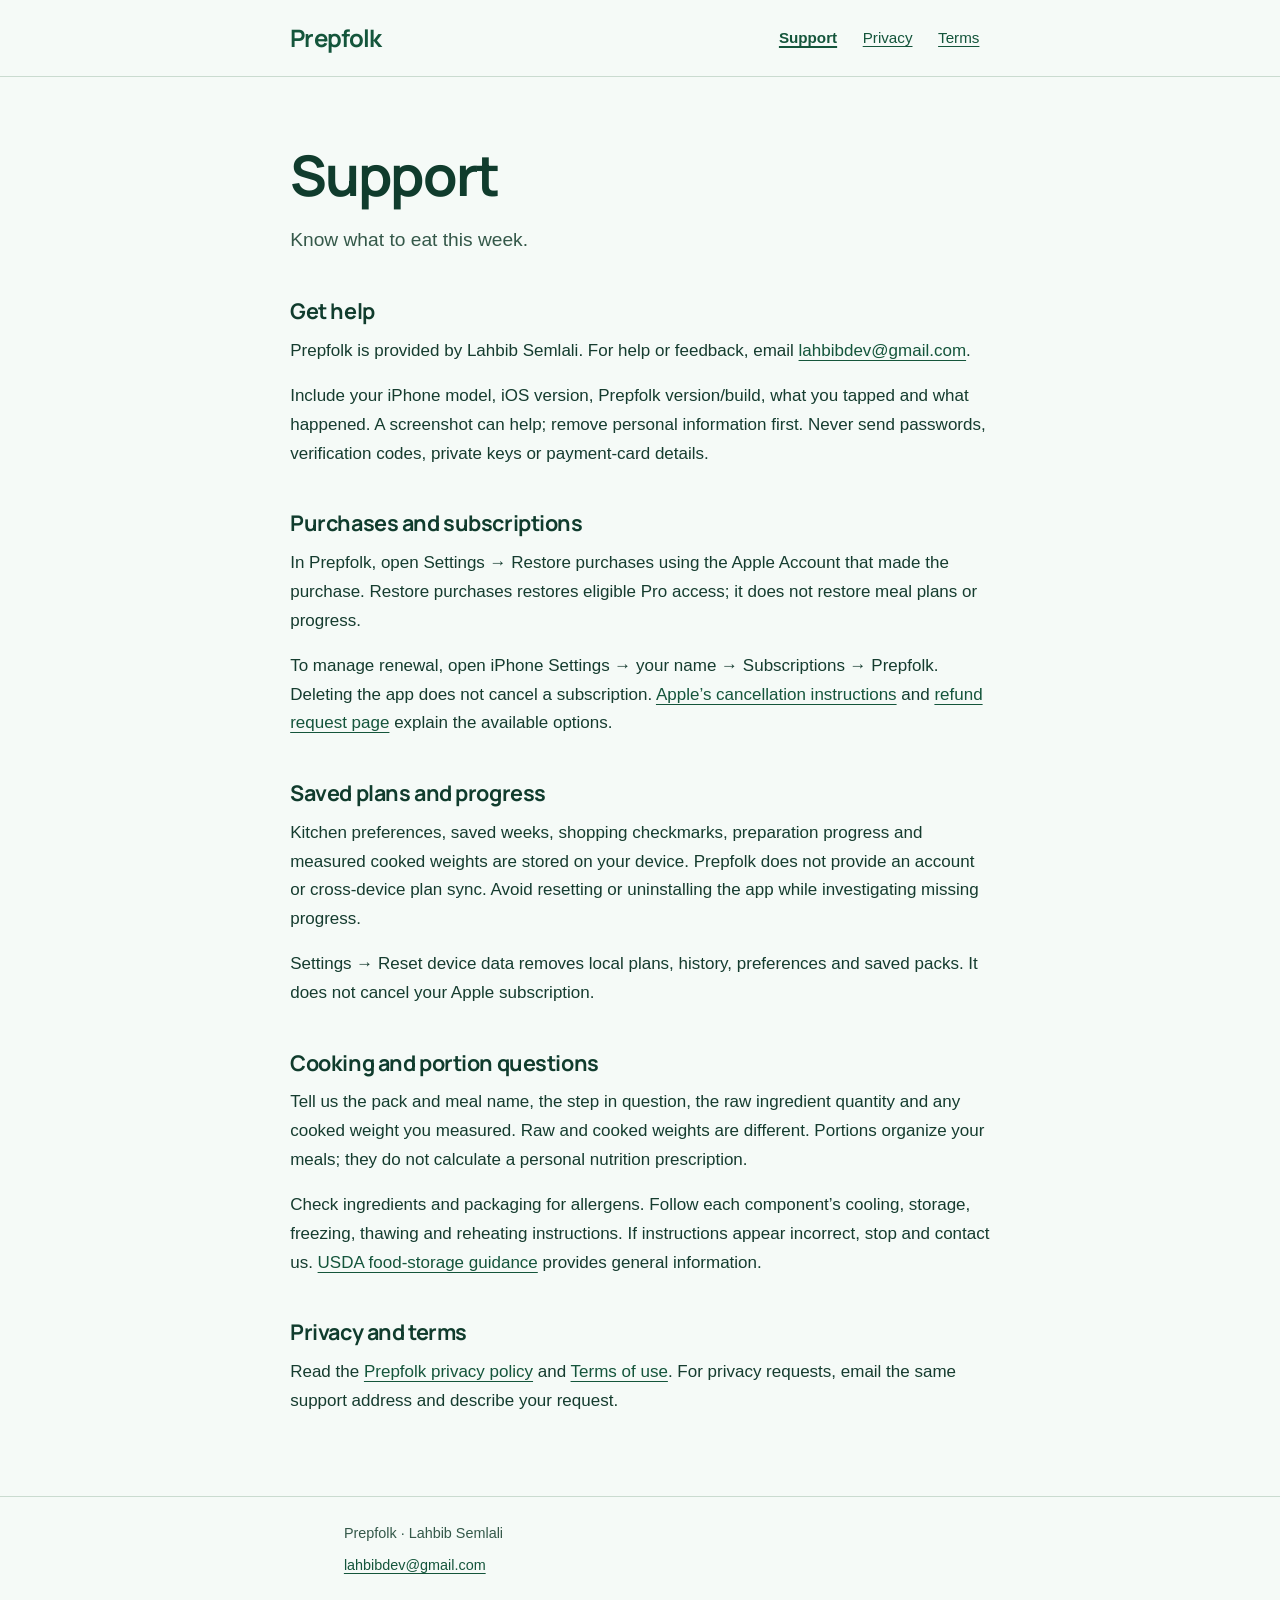
==== index.html @ 7540369c "Publish Prepfolk support privacy and terms pages" ====
<!doctype html>
<html lang="en"><head><meta charset="utf-8"><meta name="viewport" content="width=device-width,initial-scale=1"><meta name="description" content="Know what to eat this week."><meta name="referrer" content="no-referrer"><meta http-equiv="Content-Security-Policy" content="default-src 'none'; style-src 'self'; font-src 'self'; base-uri 'none'; form-action 'none'"><meta name="theme-color" content="#153c2f"><title>Support — Prepfolk</title><link rel="stylesheet" href="./style.css"></head><body><a class="skip" href="#main">Skip to content</a><header><div class="shell"><a class="brand" href="./">Prepfolk</a><nav aria-label="Support pages"><a href="./" aria-current="page">Support</a><a href="./privacy/">Privacy</a><a href="./terms/">Terms</a></nav></div></header><main id="main" class="shell" tabindex="-1"><h1>Support</h1><p class="intro">Know what to eat this week.</p><section aria-labelledby="section-0"><h2 id="section-0">Get help</h2><p>Prepfolk is provided by Lahbib Semlali. For help or feedback, email <a href="mailto:lahbibdev@gmail.com">lahbibdev@gmail.com</a>.</p><p>Include your iPhone model, iOS version, Prepfolk version/build, what you tapped and what happened. A screenshot can help; remove personal information first. Never send passwords, verification codes, private keys or payment-card details.</p></section><section aria-labelledby="section-1"><h2 id="section-1">Purchases and subscriptions</h2><p>In Prepfolk, open Settings → Restore purchases using the Apple Account that made the purchase. Restore purchases restores eligible Pro access; it does not restore meal plans or progress.</p><p>To manage renewal, open iPhone Settings → your name → Subscriptions → Prepfolk. Deleting the app does not cancel a subscription. <a href="https://support.apple.com/en-us/118428">Apple’s cancellation instructions</a> and <a href="https://reportaproblem.apple.com/">refund request page</a> explain the available options.</p></section><section aria-labelledby="section-2"><h2 id="section-2">Saved plans and progress</h2><p>Kitchen preferences, saved weeks, shopping checkmarks, preparation progress and measured cooked weights are stored on your device. Prepfolk does not provide an account or cross-device plan sync. Avoid resetting or uninstalling the app while investigating missing progress.</p><p>Settings → Reset device data removes local plans, history, preferences and saved packs. It does not cancel your Apple subscription.</p></section><section aria-labelledby="section-3"><h2 id="section-3">Cooking and portion questions</h2><p>Tell us the pack and meal name, the step in question, the raw ingredient quantity and any cooked weight you measured. Raw and cooked weights are different. Portions organize your meals; they do not calculate a personal nutrition prescription.</p><p>Check ingredients and packaging for allergens. Follow each component’s cooling, storage, freezing, thawing and reheating instructions. If instructions appear incorrect, stop and contact us. <a href="https://www.fsis.usda.gov/food-safety/safe-food-handling-and-preparation/food-safety-basics/leftovers-and-food-safety">USDA food-storage guidance</a> provides general information.</p></section><section aria-labelledby="section-4"><h2 id="section-4">Privacy and terms</h2><p>Read the <a href="privacy/">Prepfolk privacy policy</a> and <a href="terms/">Terms of use</a>. For privacy requests, email the same support address and describe your request.</p></section></main><footer><div class="shell"><p>Prepfolk · Lahbib Semlali</p><a href="mailto:lahbibdev@gmail.com">lahbibdev@gmail.com</a></div></footer></body></html>
---- style.css ----
@font-face{font-family:Manrope;src:url("fonts/manrope-bold.ttf") format("truetype");font-weight:700;font-display:swap}*{box-sizing:border-box}html{color-scheme:light;scroll-padding-top:1.5rem}body{margin:0;background:#f5faf7;color:#153c2f;font:1.0625rem/1.7 -apple-system,BlinkMacSystemFont,"Segoe UI",sans-serif}a{color:#14553b;text-underline-offset:.22em;overflow-wrap:anywhere}a:hover{text-decoration-thickness:2px}a:focus-visible{outline:3px solid #14553b;outline-offset:4px;border-radius:2px}::selection{background:#d4e947;color:#153c2f}.skip{position:absolute;top:-100px;left:1rem;padding:.7rem 1rem;background:#d4e947;z-index:2}.skip:focus{top:1rem}.shell{width:min(100% - 2.5rem,74ch);margin-inline:auto}header{border-bottom:1px solid #cadbd0}header .shell{display:flex;align-items:center;justify-content:space-between;gap:1rem;flex-wrap:wrap;padding-block:1rem}.brand{font-family:Manrope,sans-serif;font-size:1.5rem;font-weight:700;text-decoration:none;letter-spacing:-.035em}nav{display:flex;gap:.3rem;flex-wrap:wrap}nav a{display:flex;align-items:center;min-height:44px;padding:.4rem .65rem;font-size:.95rem}nav a[aria-current=page]{font-weight:700;text-decoration-thickness:2px}main{padding-block:clamp(2rem,6vw,4rem)}h1,h2{font-family:Manrope,sans-serif;color:#103c2d;line-height:1.2;text-wrap:balance}h1{font-size:clamp(2.2rem,6vw,3.5rem);letter-spacing:-.04em;margin:0 0 1rem}h2{font-size:1.35rem;letter-spacing:-.02em;margin:2.6rem 0 .8rem}p{margin:0 0 1rem}.intro{font-size:1.2rem;color:#345849;margin-bottom:2rem}footer{border-top:1px solid #cadbd0;padding-block:1.5rem;font-size:.9rem;color:#345849}footer p{margin:0}footer a{display:inline-block;min-height:44px;padding-block:.5rem}@media(max-width:420px){header .shell{display:block}nav{margin-top:.5rem;margin-left:-.65rem}.shell{width:calc(100% - 2rem)}}@media print{body{background:white;color:black}header,footer,.skip{display:none}main{padding:0}.shell{width:100%;max-width:none}a{color:inherit}h2{break-after:avoid}}
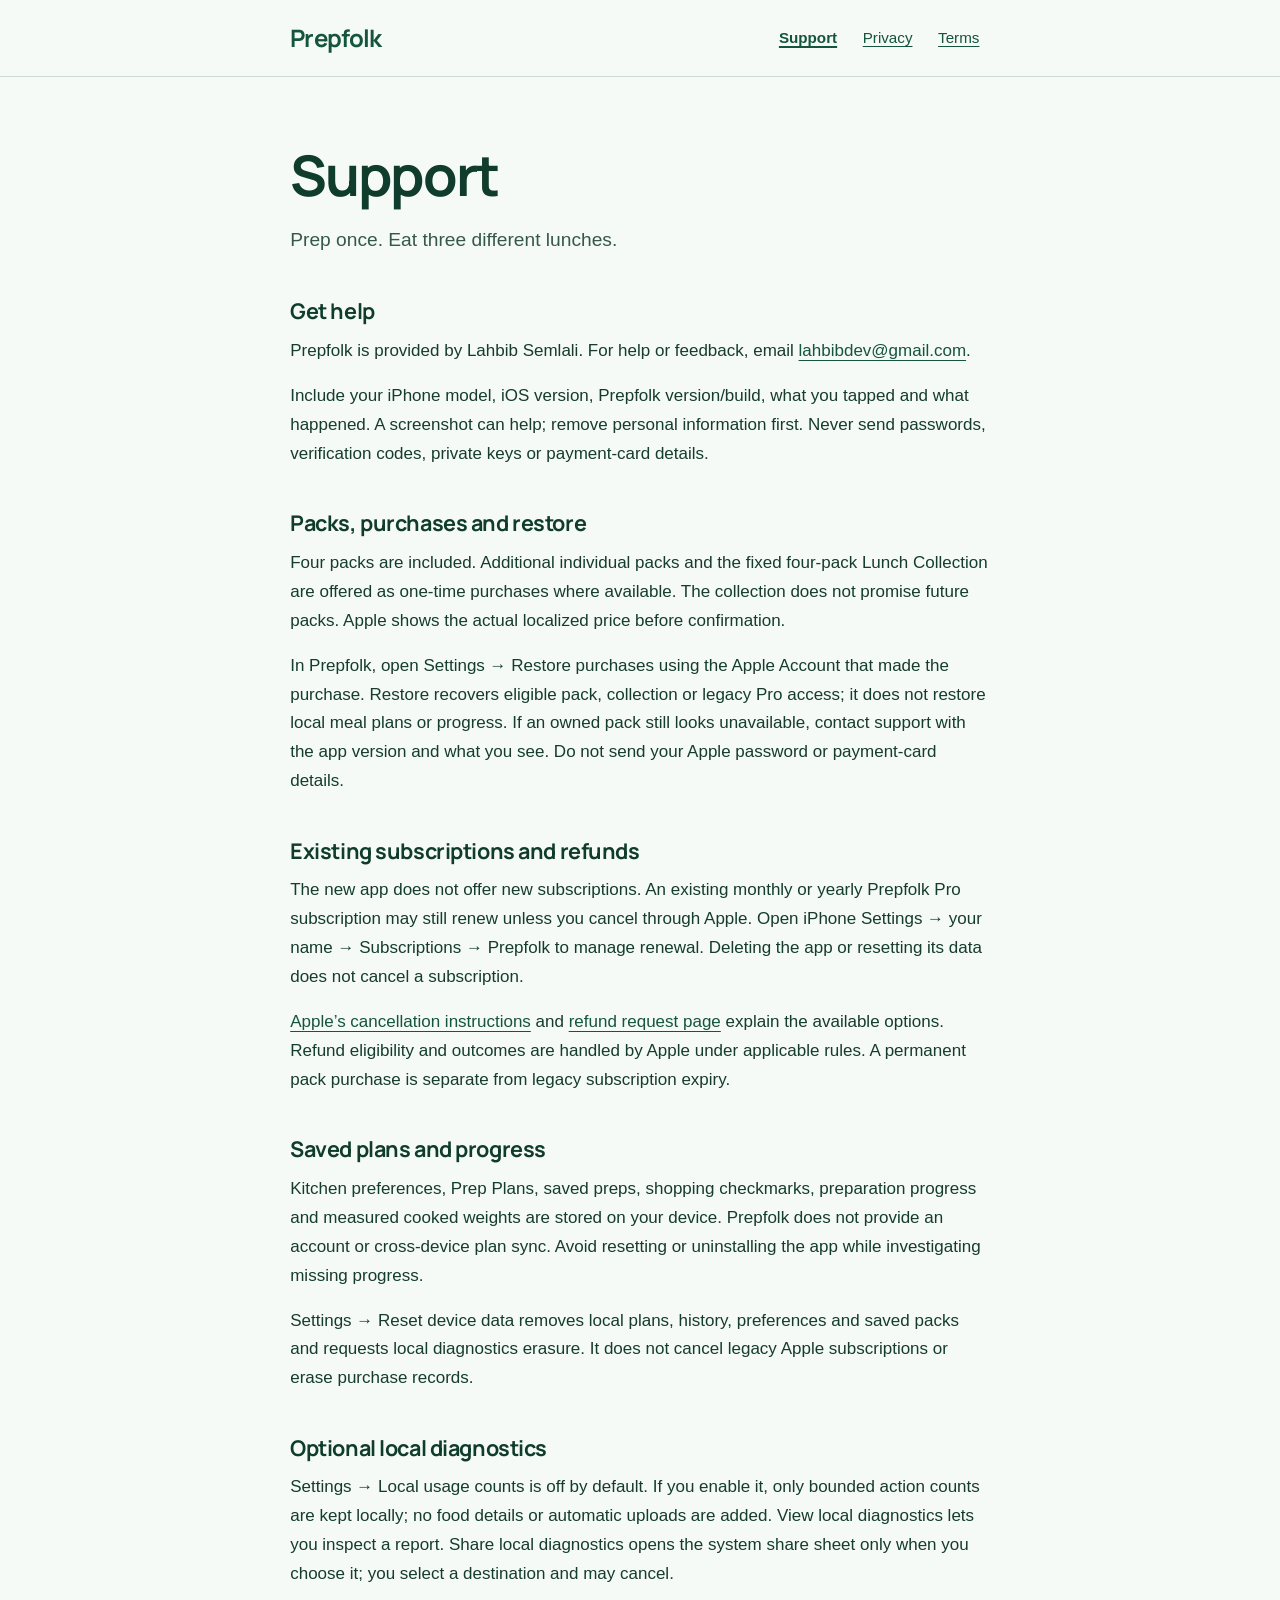
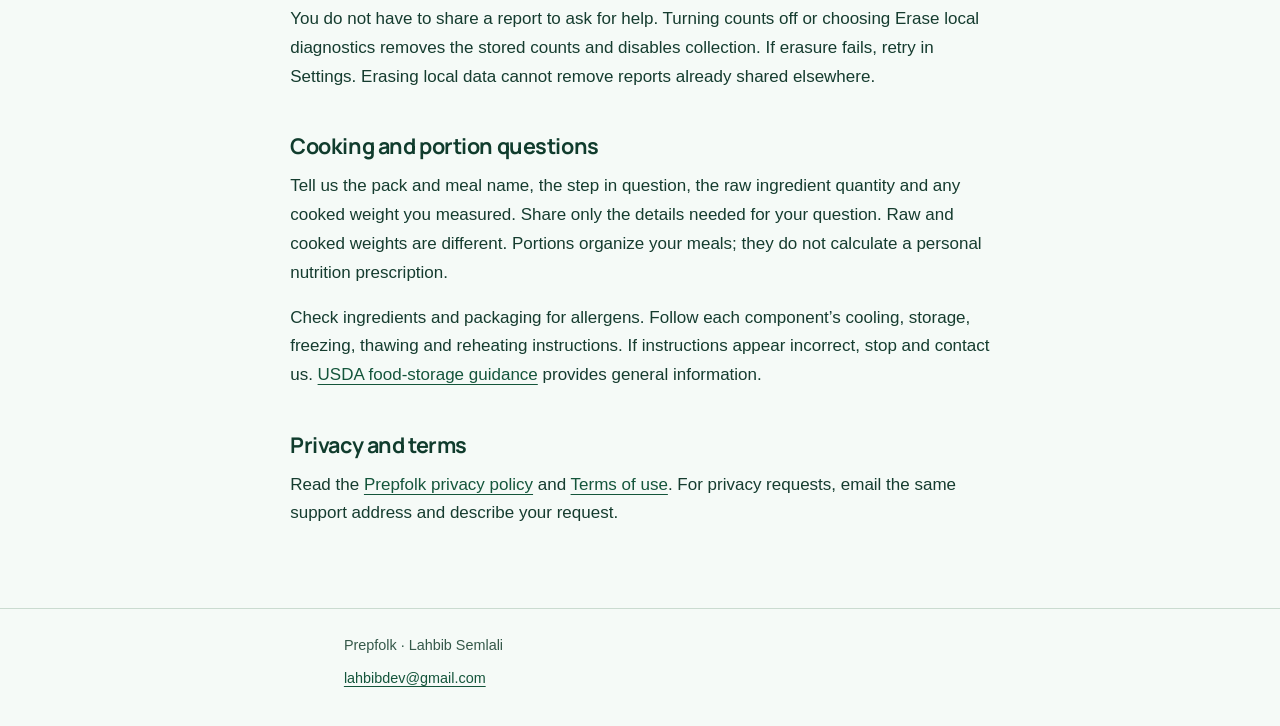
==== commit 130ca0eb: "docs: explain permanent packs and optional local diagnostics" ====
--- a/index.html
+++ b/index.html
@@ -1,2 +1,2 @@
 <!doctype html>
-<html lang="en"><head><meta charset="utf-8"><meta name="viewport" content="width=device-width,initial-scale=1"><meta name="description" content="Know what to eat this week."><meta name="referrer" content="no-referrer"><meta http-equiv="Content-Security-Policy" content="default-src 'none'; style-src 'self'; font-src 'self'; base-uri 'none'; form-action 'none'"><meta name="theme-color" content="#153c2f"><title>Support — Prepfolk</title><link rel="stylesheet" href="./style.css"></head><body><a class="skip" href="#main">Skip to content</a><header><div class="shell"><a class="brand" href="./">Prepfolk</a><nav aria-label="Support pages"><a href="./" aria-current="page">Support</a><a href="./privacy/">Privacy</a><a href="./terms/">Terms</a></nav></div></header><main id="main" class="shell" tabindex="-1"><h1>Support</h1><p class="intro">Know what to eat this week.</p><section aria-labelledby="section-0"><h2 id="section-0">Get help</h2><p>Prepfolk is provided by Lahbib Semlali. For help or feedback, email <a href="mailto:lahbibdev@gmail.com">lahbibdev@gmail.com</a>.</p><p>Include your iPhone model, iOS version, Prepfolk version/build, what you tapped and what happened. A screenshot can help; remove personal information first. Never send passwords, verification codes, private keys or payment-card details.</p></section><section aria-labelledby="section-1"><h2 id="section-1">Purchases and subscriptions</h2><p>In Prepfolk, open Settings → Restore purchases using the Apple Account that made the purchase. Restore purchases restores eligible Pro access; it does not restore meal plans or progress.</p><p>To manage renewal, open iPhone Settings → your name → Subscriptions → Prepfolk. Deleting the app does not cancel a subscription. <a href="https://support.apple.com/en-us/118428">Apple’s cancellation instructions</a> and <a href="https://reportaproblem.apple.com/">refund request page</a> explain the available options.</p></section><section aria-labelledby="section-2"><h2 id="section-2">Saved plans and progress</h2><p>Kitchen preferences, saved weeks, shopping checkmarks, preparation progress and measured cooked weights are stored on your device. Prepfolk does not provide an account or cross-device plan sync. Avoid resetting or uninstalling the app while investigating missing progress.</p><p>Settings → Reset device data removes local plans, history, preferences and saved packs. It does not cancel your Apple subscription.</p></section><section aria-labelledby="section-3"><h2 id="section-3">Cooking and portion questions</h2><p>Tell us the pack and meal name, the step in question, the raw ingredient quantity and any cooked weight you measured. Raw and cooked weights are different. Portions organize your meals; they do not calculate a personal nutrition prescription.</p><p>Check ingredients and packaging for allergens. Follow each component’s cooling, storage, freezing, thawing and reheating instructions. If instructions appear incorrect, stop and contact us. <a href="https://www.fsis.usda.gov/food-safety/safe-food-handling-and-preparation/food-safety-basics/leftovers-and-food-safety">USDA food-storage guidance</a> provides general information.</p></section><section aria-labelledby="section-4"><h2 id="section-4">Privacy and terms</h2><p>Read the <a href="privacy/">Prepfolk privacy policy</a> and <a href="terms/">Terms of use</a>. For privacy requests, email the same support address and describe your request.</p></section></main><footer><div class="shell"><p>Prepfolk · Lahbib Semlali</p><a href="mailto:lahbibdev@gmail.com">lahbibdev@gmail.com</a></div></footer></body></html>
+<html lang="en"><head><meta charset="utf-8"><meta name="viewport" content="width=device-width,initial-scale=1"><meta name="description" content="Prep once. Eat three different lunches."><meta name="referrer" content="no-referrer"><meta http-equiv="Content-Security-Policy" content="default-src 'none'; style-src 'self'; font-src 'self'; base-uri 'none'; form-action 'none'"><meta name="theme-color" content="#153c2f"><title>Support — Prepfolk</title><link rel="stylesheet" href="./style.css"></head><body><a class="skip" href="#main">Skip to content</a><header><div class="shell"><a class="brand" href="./">Prepfolk</a><nav aria-label="Support pages"><a href="./" aria-current="page">Support</a><a href="./privacy/">Privacy</a><a href="./terms/">Terms</a></nav></div></header><main id="main" class="shell" tabindex="-1"><h1>Support</h1><p class="intro">Prep once. Eat three different lunches.</p><section aria-labelledby="section-0"><h2 id="section-0">Get help</h2><p>Prepfolk is provided by Lahbib Semlali. For help or feedback, email <a href="mailto:lahbibdev@gmail.com">lahbibdev@gmail.com</a>.</p><p>Include your iPhone model, iOS version, Prepfolk version/build, what you tapped and what happened. A screenshot can help; remove personal information first. Never send passwords, verification codes, private keys or payment-card details.</p></section><section aria-labelledby="section-1"><h2 id="section-1">Packs, purchases and restore</h2><p>Four packs are included. Additional individual packs and the fixed four-pack Lunch Collection are offered as one-time purchases where available. The collection does not promise future packs. Apple shows the actual localized price before confirmation.</p><p>In Prepfolk, open Settings → Restore purchases using the Apple Account that made the purchase. Restore recovers eligible pack, collection or legacy Pro access; it does not restore local meal plans or progress. If an owned pack still looks unavailable, contact support with the app version and what you see. Do not send your Apple password or payment-card details.</p></section><section aria-labelledby="section-2"><h2 id="section-2">Existing subscriptions and refunds</h2><p>The new app does not offer new subscriptions. An existing monthly or yearly Prepfolk Pro subscription may still renew unless you cancel through Apple. Open iPhone Settings → your name → Subscriptions → Prepfolk to manage renewal. Deleting the app or resetting its data does not cancel a subscription.</p><p><a href="https://support.apple.com/en-us/118428">Apple’s cancellation instructions</a> and <a href="https://reportaproblem.apple.com/">refund request page</a> explain the available options. Refund eligibility and outcomes are handled by Apple under applicable rules. A permanent pack purchase is separate from legacy subscription expiry.</p></section><section aria-labelledby="section-3"><h2 id="section-3">Saved plans and progress</h2><p>Kitchen preferences, Prep Plans, saved preps, shopping checkmarks, preparation progress and measured cooked weights are stored on your device. Prepfolk does not provide an account or cross-device plan sync. Avoid resetting or uninstalling the app while investigating missing progress.</p><p>Settings → Reset device data removes local plans, history, preferences and saved packs and requests local diagnostics erasure. It does not cancel legacy Apple subscriptions or erase purchase records.</p></section><section aria-labelledby="section-4"><h2 id="section-4">Optional local diagnostics</h2><p>Settings → Local usage counts is off by default. If you enable it, only bounded action counts are kept locally; no food details or automatic uploads are added. View local diagnostics lets you inspect a report. Share local diagnostics opens the system share sheet only when you choose it; you select a destination and may cancel.</p><p>You do not have to share a report to ask for help. Turning counts off or choosing Erase local diagnostics removes the stored counts and disables collection. If erasure fails, retry in Settings. Erasing local data cannot remove reports already shared elsewhere.</p></section><section aria-labelledby="section-5"><h2 id="section-5">Cooking and portion questions</h2><p>Tell us the pack and meal name, the step in question, the raw ingredient quantity and any cooked weight you measured. Share only the details needed for your question. Raw and cooked weights are different. Portions organize your meals; they do not calculate a personal nutrition prescription.</p><p>Check ingredients and packaging for allergens. Follow each component’s cooling, storage, freezing, thawing and reheating instructions. If instructions appear incorrect, stop and contact us. <a href="https://www.fsis.usda.gov/food-safety/safe-food-handling-and-preparation/food-safety-basics/leftovers-and-food-safety">USDA food-storage guidance</a> provides general information.</p></section><section aria-labelledby="section-6"><h2 id="section-6">Privacy and terms</h2><p>Read the <a href="./privacy/">Prepfolk privacy policy</a> and <a href="./terms/">Terms of use</a>. For privacy requests, email the same support address and describe your request.</p></section></main><footer><div class="shell"><p>Prepfolk · Lahbib Semlali</p><a href="mailto:lahbibdev@gmail.com">lahbibdev@gmail.com</a></div></footer></body></html>
